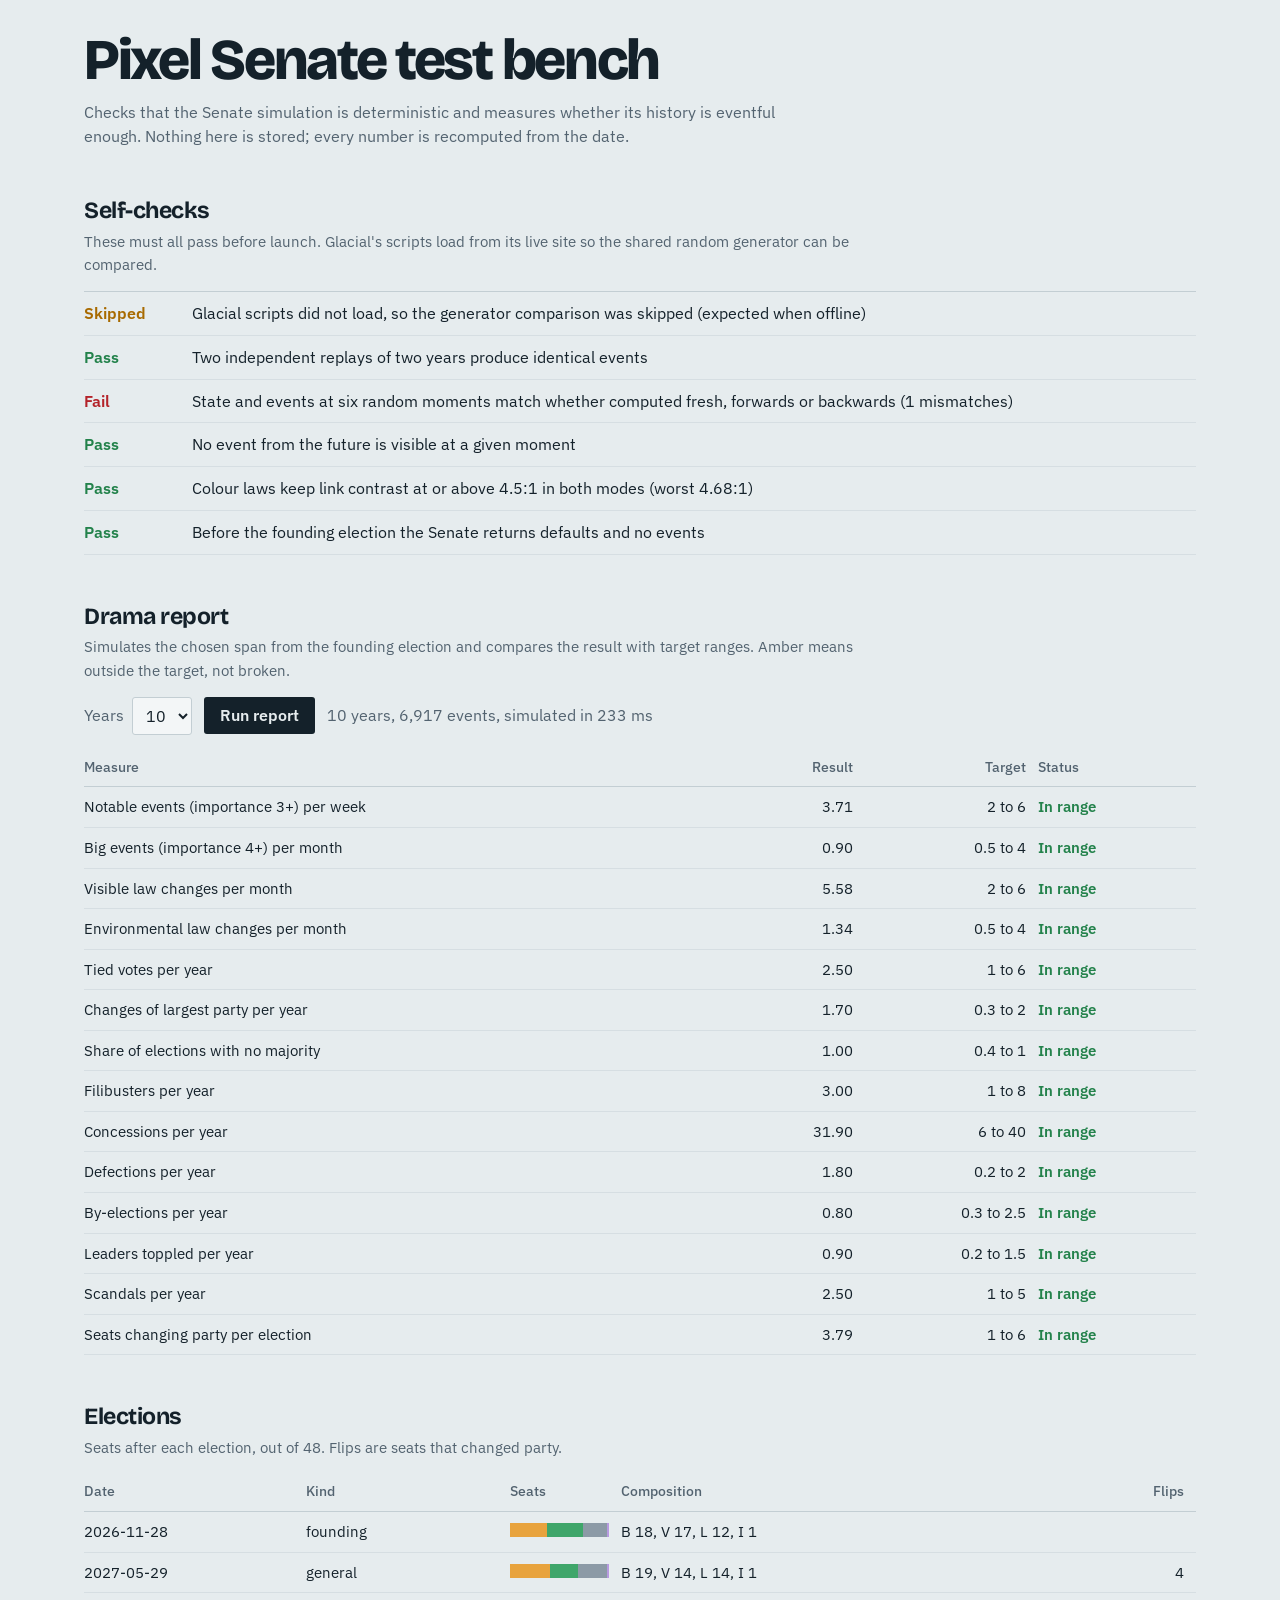
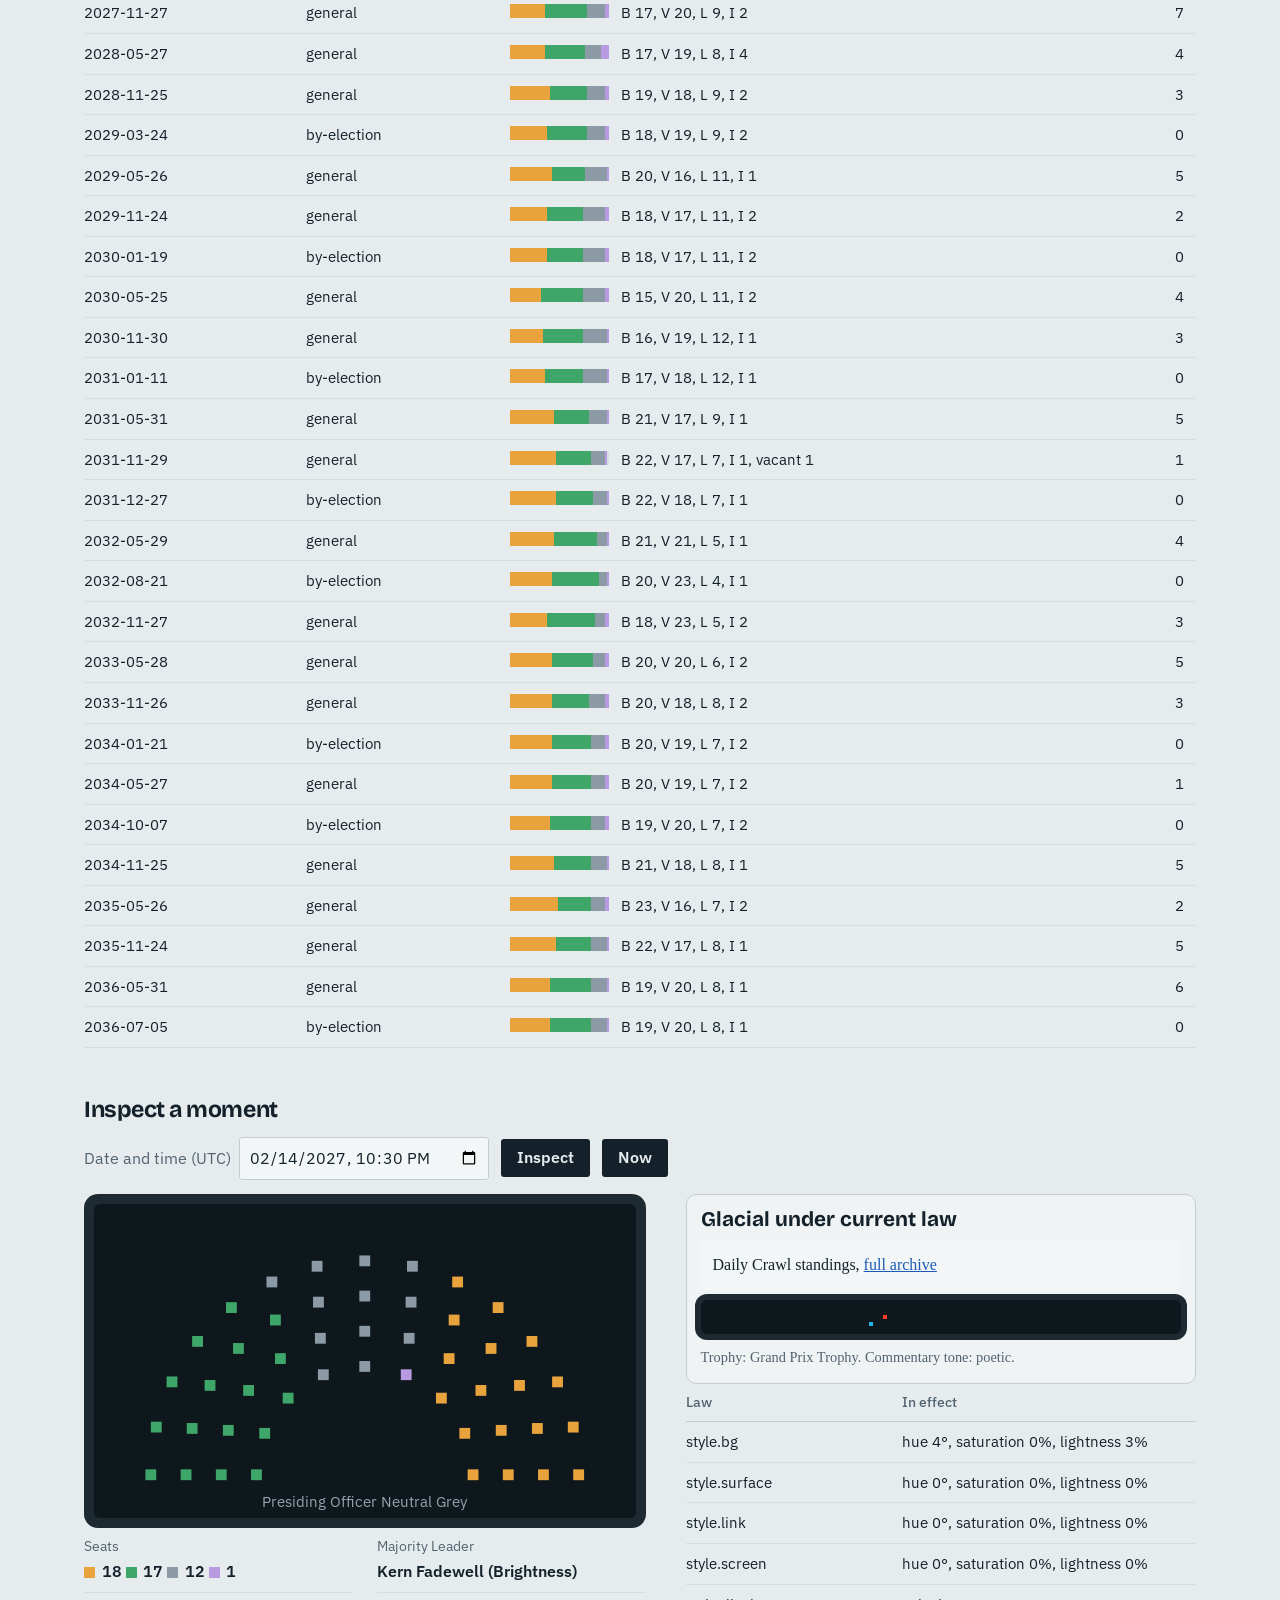
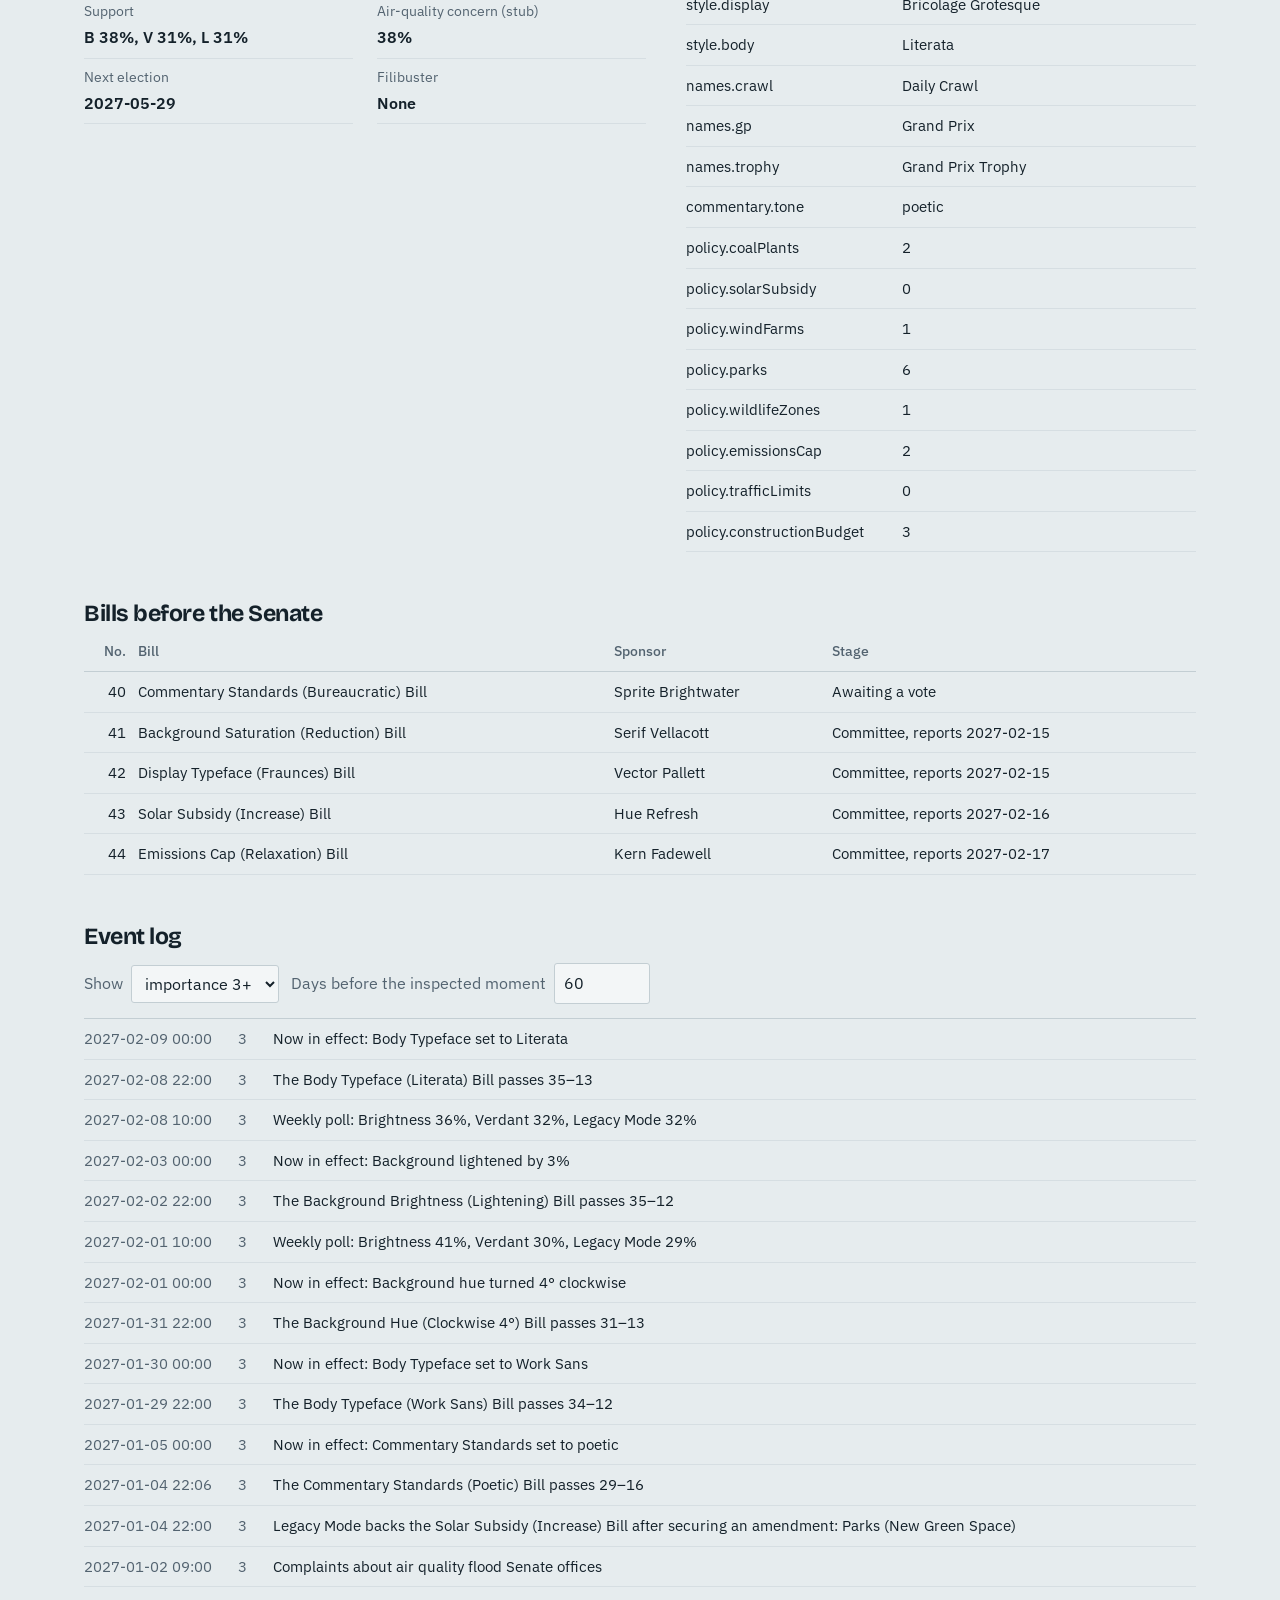
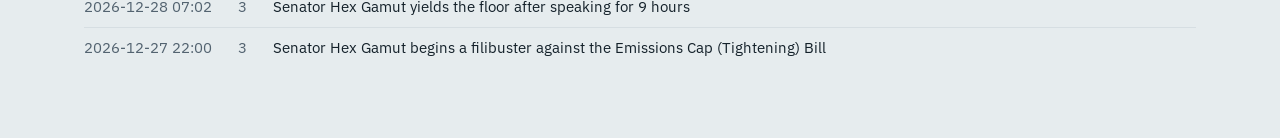
==== test.html @ 5b1b5f88 "Add files via upload" ====
<!doctype html>
<html lang="en">
<head>
<meta charset="utf-8">
<meta name="viewport" content="width=device-width, initial-scale=1">
<title>Pixel Senate: test bench</title>
<link rel="preconnect" href="https://fonts.googleapis.com">
<link rel="preconnect" href="https://fonts.gstatic.com" crossorigin>
<link href="https://fonts.googleapis.com/css2?family=Bricolage+Grotesque:opsz,wght@12..96,700;12..96,800&family=IBM+Plex+Sans:wght@400;500;600&display=swap" rel="stylesheet">
<style>
  :root {
    --bg: #E6ECEE; --surface: #F3F6F7; --ink: #14212A; --muted: #536370; --line: #C3CED3; --line-soft: #D6DEE2;
    --link: #1C5AB3; --screen: #0E171C; --bezel: #1E2A31; --ok: #23824B; --warn: #A86A00; --bad: #B4232A;
    --display: "Bricolage Grotesque", "Arial Narrow", system-ui, sans-serif;
    --body: "IBM Plex Sans", system-ui, -apple-system, "Segoe UI", sans-serif;
    color-scheme: light;
  }
  @media (prefers-color-scheme: dark) {
    :root { --bg: #10181D; --surface: #162128; --ink: #E1E9EC; --muted: #93A4AE; --line: #2C3A42; --line-soft: #202C33;
      --link: #82B6FF; --screen: #0A1115; --bezel: #24323A; --ok: #5BC98A; --warn: #E2A93B; --bad: #F2767B; color-scheme: dark; }
  }
  * { box-sizing: border-box; }
  body { margin: 0; background: var(--bg); color: var(--ink); font: 400 1rem/1.55 var(--body); font-variant-numeric: tabular-nums; }
  main { max-width: 1160px; margin: 0 auto; padding: 32px 24px 80px; }
  h1 { font: 800 clamp(2.2rem, 5vw, 3.6rem)/1 var(--display); letter-spacing: -0.04em; margin: 0 0 10px; }
  h2 { font: 700 1.45rem/1.15 var(--display); letter-spacing: -0.02em; margin: 48px 0 6px; }
  .lede { max-width: 44em; color: var(--muted); margin: 0; }
  .hint { color: var(--muted); margin: 0 0 14px; font-size: 0.95rem; max-width: 52em; }
  .controls { display: flex; gap: 12px; flex-wrap: wrap; align-items: center; margin: 14px 0; }
  label { color: var(--muted); display: inline-flex; gap: 8px; align-items: center; }
  input, select { font: inherit; color: var(--ink); background: var(--surface); border: 1px solid var(--line); padding: 7px 9px; border-radius: 3px; }
  button { font: 600 0.97rem/1 var(--body); color: var(--bg); background: var(--ink); border: 0; padding: 11px 16px; border-radius: 3px; cursor: pointer; }
  button:hover { opacity: 0.9; }
  :focus-visible { outline: 2px solid var(--link); outline-offset: 2px; }
  table { width: 100%; border-collapse: collapse; font-size: 0.95rem; }
  th, td { text-align: left; padding: 8px 12px 8px 0; border-bottom: 1px solid var(--line-soft); vertical-align: baseline; }
  th { color: var(--muted); font-weight: 500; font-size: 0.88rem; border-bottom-color: var(--line); }
  td.n, th.n { text-align: right; }
  .wrap { overflow-x: auto; }
  .ok { color: var(--ok); font-weight: 600; }
  .warn { color: var(--warn); font-weight: 600; }
  .bad { color: var(--bad); font-weight: 600; }
  .checks { list-style: none; padding: 0; margin: 0; border-top: 1px solid var(--line); }
  .checks li { display: grid; grid-template-columns: 6em 1fr; gap: 12px; padding: 9px 0; border-bottom: 1px solid var(--line-soft); }
  .bar { display: flex; height: 14px; width: 100%; max-width: 384px; background: var(--line-soft); }
  .bar i { display: block; height: 100%; }
  .grid { display: grid; grid-template-columns: minmax(0, 1.1fr) minmax(0, 1fr); gap: 40px; }
  .chamber { background: var(--bezel); border-radius: 14px; padding: 10px; }
  .chamber svg { display: block; width: 100%; height: auto; background: var(--screen); border-radius: 6px; }
  .facts { display: grid; grid-template-columns: 1fr 1fr; gap: 0 24px; margin: 0; }
  .facts div { padding: 8px 0; border-bottom: 1px solid var(--line-soft); }
  .facts dt { color: var(--muted); font-size: 0.88rem; }
  .facts dd { margin: 2px 0 0; font-weight: 600; }
  .chip { display: inline-block; width: 0.7em; height: 0.7em; margin-right: 0.4em; background: var(--c); vertical-align: -0.02em; }
  .feed { list-style: none; margin: 0; padding: 0; border-top: 1px solid var(--line); max-height: 640px; overflow-y: auto; }
  .feed li { display: grid; grid-template-columns: 9.5em 1.6em 1fr; gap: 10px; padding: 8px 0; border-bottom: 1px solid var(--line-soft); font-size: 0.95rem; }
  .feed time, .feed .imp { color: var(--muted); }
  .preview { border-radius: 10px; padding: 14px; border: 1px solid var(--line); }
  .preview .panel { border-radius: 6px; padding: 12px; margin: 10px 0; }
  .preview .scr { height: 34px; border-radius: 6px; position: relative; }
  .preview .scr i { position: absolute; top: 15px; width: 4px; height: 4px; }
  .status { color: var(--muted); min-height: 1.5em; }
  @media (max-width: 900px) { .grid { grid-template-columns: 1fr; } .feed li { grid-template-columns: 8em 1.4em 1fr; } }
</style>
</head>
<body>
<main>
  <h1>Pixel Senate test bench</h1>
  <p class="lede">Checks that the Senate simulation is deterministic and measures whether its history is eventful enough. Nothing here is stored; every number is recomputed from the date.</p>

  <h2>Self-checks</h2>
  <p class="hint">These must all pass before launch. Glacial's scripts load from its live site so the shared random generator can be compared.</p>
  <ul class="checks" id="checks"><li><span class="status">Running…</span><span></span></li></ul>

  <h2>Drama report</h2>
  <p class="hint">Simulates the chosen span from the founding election and compares the result with target ranges. Amber means outside the target, not broken.</p>
  <div class="controls">
    <label>Years <select id="years"><option>1</option><option>3</option><option selected>10</option><option>25</option></select></label>
    <button id="run">Run report</button>
    <span class="status" id="runStatus"></span>
  </div>
  <div class="wrap"><table id="drama"></table></div>

  <h2>Elections</h2>
  <p class="hint">Seats after each election, out of 48. Flips are seats that changed party.</p>
  <div class="wrap"><table id="elections"></table></div>

  <h2>Inspect a moment</h2>
  <div class="controls">
    <label>Date and time (UTC) <input type="datetime-local" id="when" step="60"></label>
    <button id="inspect">Inspect</button>
    <button id="now" type="button">Now</button>
  </div>
  <div class="grid">
    <div>
      <div class="chamber"><svg id="chamber" viewBox="0 0 400 232" role="img" aria-label="Senate chamber"></svg></div>
      <dl class="facts" id="facts"></dl>
    </div>
    <div>
      <div class="preview" id="preview"></div>
      <div class="wrap"><table id="laws"></table></div>
    </div>
  </div>
  <h2>Bills before the Senate</h2>
  <div class="wrap"><table id="bills"></table></div>

  <h2>Event log</h2>
  <div class="controls">
    <label>Show <select id="imp"><option value="1">everything</option><option value="2">importance 2+</option><option value="3" selected>importance 3+</option><option value="4">importance 4+</option><option value="5">front page only</option></select></label>
    <label>Days before the inspected moment <input type="number" id="span" value="60" min="1" max="3650" style="width:6em"></label>
  </div>
  <ul class="feed" id="feed"></ul>
</main>

<script src="https://dvexperiments.github.io/Glacial/js/pixels.js"></script>
<script src="https://dvexperiments.github.io/Glacial/js/sim.js"></script>
<script src="https://dvexperiments.github.io/Glacial/js/league.js"></script>
<script src="universe.js"></script>
<script>
(function () {
  const S = PixelUniverse.senate;
  const D = PixelUniverse.senateDisplay;
  const DAY = 86400000, START = Date.UTC(2026, 10, 28);
  const $ = (id) => document.getElementById(id);
  const esc = (s) => String(s).replace(/[&<>"]/g, (c) => ({ '&': '&amp;', '<': '&lt;', '>': '&gt;', '"': '&quot;' }[c]));
  const COLORS = { B: S.parties.B.color, V: S.parties.V.color, L: S.parties.L.color, I: S.independent.color };
  const NAMES = { B: 'Brightness', V: 'Verdant', L: 'Legacy Mode', I: 'Independent' };
  const fmt = (ms) => new Date(ms).toISOString().slice(0, 16).replace('T', ' ');

  // ---------------------------------------------------------------- self-checks
  function checks() {
    const out = [];
    const add = (ok, text) => out.push({ ok, text });
    const G = window.G;
    if (G && G.rng && G.hash) {
      let same = true;
      for (const s of ['C-2026-10-23', 'senate:bills:2027-01-01', 'pair:GP-2026-12']) {
        const a = G.rng(G.hash(s)), b = S._internals.rng(S._internals.hash(s));
        for (let i = 0; i < 50; i++) if (a() !== b()) same = false;
      }
      add(same, 'Random generator matches Glacial\u2019s G.rng and G.hash exactly');
    } else add(null, 'Glacial scripts did not load, so the generator comparison was skipped (expected when offline)');

    const end = START + 2 * 365 * DAY;
    const a = S.create(), b = S.create();
    const ja = JSON.stringify(a.eventsBetween(START, end)), jb = JSON.stringify(b.eventsBetween(START, end));
    add(ja === jb, 'Two independent replays of two years produce identical events');

    let bad = 0;
    const times = [];
    for (let i = 0; i < 6; i++) times.push(START + Math.floor(Math.random() * 2 * 365 * DAY));
    for (const t of times) {
      const fresh = S.create();
      if (JSON.stringify(fresh.stateAt(t)) !== JSON.stringify(a.stateAt(t))) bad++;
      if (JSON.stringify(fresh.eventsBetween(START, t)) !== JSON.stringify(a.eventsBetween(START, t))) bad++;
    }
    add(bad === 0, 'State and events at six random moments match whether computed fresh, forwards or backwards' + (bad ? ' (' + bad + ' mismatches)' : ''));

    const t = times[0];
    add(!a.eventsBetween(START, t).some((e) => e.ms > t), 'No event from the future is visible at a given moment');

    let worst = 99;
    for (let x = START; x < end; x += 7 * DAY) for (const sc of ['light', 'dark']) {
      const v = a.styleVars(x, sc);
      worst = Math.min(worst, D.contrast(v['--link'], v['--bg']));
    }
    add(worst >= 4.5, 'Colour laws keep link contrast at or above 4.5:1 in both modes (worst ' + worst.toFixed(2) + ':1)');
    const pre = a.stateAt(START - DAY);
    add(pre.started === false && pre.laws['style.display'] === 'Bricolage Grotesque', 'Before the founding election the Senate returns defaults and no events');
    return out;
  }
  function renderChecks() {
    const list = checks();
    $('checks').innerHTML = list.map((c) => '<li><span class="' + (c.ok === null ? 'warn' : c.ok ? 'ok' : 'bad') + '">' +
      (c.ok === null ? 'Skipped' : c.ok ? 'Pass' : 'Fail') + '</span><span>' + esc(c.text) + '</span></li>').join('');
  }

  // ---------------------------------------------------------------- drama report
  const TARGETS = [
    ['Notable events (importance 3+) per week', (m) => m.notable / m.weeks, 2, 6],
    ['Big events (importance 4+) per month', (m) => m.big / m.months, 0.5, 4],
    ['Visible law changes per month', (m) => m.visible / m.months, 2, 6],
    ['Environmental law changes per month', (m) => m.policy / m.months, 0.5, 4],
    ['Tied votes per year', (m) => m.ties / m.years, 1, 6],
    ['Changes of largest party per year', (m) => m.majority / m.years, 0.3, 2],
    ['Share of elections with no majority', (m) => m.hung / m.elections, 0.4, 1],
    ['Filibusters per year', (m) => m.filibusters / m.years, 1, 8],
    ['Concessions per year', (m) => m.concessions / m.years, 6, 40],
    ['Defections per year', (m) => m.defections / m.years, 0.2, 2],
    ['By-elections per year', (m) => m.byelections / m.years, 0.3, 2.5],
    ['Leaders toppled per year', (m) => m.toppled / m.years, 0.2, 1.5],
    ['Scandals per year', (m) => m.scandals / m.years, 1, 5],
    ['Seats changing party per election', (m) => m.flips / Math.max(1, m.elections - 1), 1, 6]
  ];
  function report(years) {
    const inst = S.create();
    const end = START + years * 365 * DAY;
    const t0 = performance.now();
    const ev = inst.eventsBetween(START, end);
    const ms = performance.now() - t0;
    const c = (f) => ev.filter(f).length;
    const m = {
      years, months: years * 12, weeks: years * 52,
      notable: c((e) => e.importance >= 3), big: c((e) => e.importance >= 4 && e.type !== 'election.result'),
      visible: c((e) => e.type === 'law.in_effect' && e.importance === 3), policy: c((e) => e.type === 'law.in_effect' && e.importance === 2),
      ties: c((e) => e.type === 'bill.failed' && e.data.tie), majority: c((e) => e.type === 'majority.change'),
      hung: c((e) => e.type === 'election.summary' && e.data.hung), elections: c((e) => e.type === 'election.summary'),
      filibusters: c((e) => e.type === 'filibuster.start'), concessions: c((e) => e.type === 'bill.concession'),
      defections: c((e) => e.type === 'senator.defected'), byelections: c((e) => e.type === 'byelection.result'),
      toppled: c((e) => e.type === 'leader.challenge' && e.data.won), scandals: c((e) => e.type === 'senator.scandal' || e.type === 'senator.resigned'),
      flips: c((e) => e.type === 'election.result' && e.importance === 4)
    };
    $('drama').innerHTML = '<thead><tr><th>Measure</th><th class="n">Result</th><th class="n">Target</th><th>Status</th></tr></thead><tbody>' +
      TARGETS.map(([label, f, lo, hi]) => {
        const v = f(m), ok = v >= lo && v <= hi;
        return '<tr><td>' + label + '</td><td class="n">' + v.toFixed(2) + '</td><td class="n">' + lo + ' to ' + hi +
          '</td><td class="' + (ok ? 'ok' : 'warn') + '">' + (ok ? 'In range' : v < lo ? 'Too quiet' : 'Too busy') + '</td></tr>';
      }).join('') + '</tbody>';
    $('runStatus').textContent = years + ' years, ' + ev.length.toLocaleString() + ' events, simulated in ' + Math.round(ms) + ' ms';

    const els = inst.electionsBetween(START, end);
    $('elections').innerHTML = '<thead><tr><th>Date</th><th>Kind</th><th>Seats</th><th>Composition</th><th class="n">Flips</th></tr></thead><tbody>' +
      els.map((e) => {
        const comp = e.composition;
        const bar = ['B', 'V', 'L', 'I'].map((p) => '<i style="width:' + (comp[p] / 48 * 100) + '%;background:' + COLORS[p] + '"></i>').join('');
        const flips = e.results.filter((r) => r.prevParty && r.prevParty !== r.cands[r.winner].party).length;
        return '<tr><td>' + new Date(e.ms).toISOString().slice(0, 10) + '</td><td>' + e.kind + '</td><td><div class="bar">' + bar + '</div></td><td>B ' +
          comp.B + ', V ' + comp.V + ', L ' + comp.L + (comp.I ? ', I ' + comp.I : '') + (comp.vacant ? ', vacant ' + comp.vacant : '') +
          '</td><td class="n">' + (e.kind === 'founding' ? '' : flips) + '</td></tr>';
      }).join('') + '</tbody>';
  }

  // ---------------------------------------------------------------- inspector
  function chamber(st) {
    const svg = $('chamber');
    if (!st.started) { svg.innerHTML = '<text x="200" y="120" fill="#93A4AE" text-anchor="middle" font-size="12">The Senate has not been elected yet</text>'; return; }
    const rows = [9, 11, 13, 15];
    const pos = [];
    rows.forEach((n, r) => {
      const radius = 80 + r * 26;
      for (let i = 0; i < n; i++) {
        const a = Math.PI - (Math.PI * i) / (n - 1);
        pos.push({ x: 200 + radius * Math.cos(a), y: 200 - radius * Math.sin(a), a });
      }
    });
    pos.sort((p, q) => q.a - p.a);
    const maj = st.majority;
    const order = ['B', 'V', 'L'].filter((p) => p !== maj).concat(['I', maj]);
    const seats = st.seats.slice().sort((x, y) => {
      const px = x.senator ? order.indexOf(x.senator.party) : 5, py = y.senator ? order.indexOf(y.senator.party) : 5;
      return px - py || x.seat - y.seat;
    });
    svg.innerHTML = seats.map((s, i) => {
      const p = pos[i], c = s.senator ? COLORS[s.senator.party] : 'none';
      const title = s.senator ? s.senator.name + ', ' + NAMES[s.senator.party] + ', ' + s.district : 'Vacant, ' + s.district;
      return '<rect x="' + (p.x - 4).toFixed(1) + '" y="' + (p.y - 4).toFixed(1) + '" width="8" height="8" fill="' + c +
        '" stroke="' + (s.senator ? 'none' : '#93A4AE') + '"><title>' + esc(title) + '</title></rect>';
    }).join('') + '<text x="200" y="224" fill="#93A4AE" text-anchor="middle" font-size="11">' +
      esc(st.presidingOfficer.title + ' ' + st.presidingOfficer.name) + '</text>';
  }
  function inspect(t) {
    const st = S.stateAt(t);
    chamber(st);
    const f = [];
    const add = (k, v) => f.push('<div><dt>' + k + '</dt><dd>' + v + '</dd></div>');
    if (st.started) {
      const c = st.composition;
      add('Seats', ['B', 'V', 'L', 'I'].filter((p) => c[p]).map((p) => '<span class="chip" style="--c:' + COLORS[p] + '"></span>' + c[p]).join(' ') + (c.vacant ? ' vacant ' + c.vacant : ''));
      add('Majority Leader', st.majorityLeader ? esc(st.majorityLeader.name) + ' (' + NAMES[st.majority] + ')' : 'None yet');
      add('Support', 'B ' + Math.round(st.support.B * 100) + '%, V ' + Math.round(st.support.V * 100) + '%, L ' + Math.round(st.support.L * 100) + '%');
      add('Air-quality concern (stub)', Math.round(st.concern * 100) + '%');
      add('Next election', st.nextElection);
      add('Filibuster', st.filibuster ? esc(st.filibuster.name) + ' since ' + fmt(st.filibuster.start) : 'None');
    } else {
      add('Founding election', st.startDate);
      add('First sitting', st.firstSitting);
    }
    $('facts').innerHTML = f.join('');

    const scheme = matchMedia('(prefers-color-scheme: dark)').matches ? 'dark' : 'light';
    const v = S.styleVars(t, scheme);
    const pixels = window.G && G.PIXELS ? G.PIXELS.slice(0, 2).map((p) => p.color) : ['#FF3B30', '#23B5E8'];
    $('preview').style.background = v['--bg'];
    $('preview').style.fontFamily = v['--body'];
    $('preview').innerHTML = '<div style="font:700 1.3rem/1.1 ' + esc(v['--display']) + ';color:var(--ink)">Glacial under current law</div>' +
      '<div class="panel" style="background:' + v['--surface'] + '">' + esc(st.laws['names.crawl']) + ' standings, <a href="#" style="color:' + v['--link'] + '">full archive</a></div>' +
      '<div class="scr" style="background:' + v['--screen'] + ';box-shadow:0 0 0 6px ' + v['--bezel'] + '"><i style="left:38%;background:' + pixels[0] + '"></i><i style="left:35%;top:22px;background:' + pixels[1] + '"></i></div>' +
      '<p style="margin:12px 0 0;color:var(--muted);font-size:0.9rem">Trophy: ' + esc(st.laws['names.trophy']) + '. Commentary tone: ' + esc(st.laws['commentary.tone']) + '.</p>';

    const rows = Object.keys(st.laws).map((k) => {
      let val = st.laws[k];
      if (typeof val === 'object') val = 'hue ' + val.h + '°, saturation ' + val.s + '%, lightness ' + val.l + '%';
      return '<tr><td>' + k + '</td><td>' + esc(val) + '</td></tr>';
    });
    $('laws').innerHTML = '<thead><tr><th>Law</th><th>In effect</th></tr></thead><tbody>' + rows.join('') + '</tbody>';

    const bills = st.started ? st.bills.slice().sort((a, b) => a.no - b.no) : [];
    $('bills').innerHTML = bills.length
      ? '<thead><tr><th class="n">No.</th><th>Bill</th><th>Sponsor</th><th>Stage</th></tr></thead><tbody>' + bills.map((b) =>
        '<tr><td class="n">' + b.no + '</td><td>' + esc(b.title) + '</td><td>' + esc(b.sponsorName) + '</td><td>' +
        (b.stage === 'committee' ? 'Committee, reports ' + new Date(b.due).toISOString().slice(0, 10) : 'Awaiting a vote') + '</td></tr>').join('') + '</tbody>'
      : '<tbody><tr><td class="status">No bills are before the Senate at this moment.</td></tr></tbody>';

    const span = Math.max(1, +$('span').value || 60) * DAY;
    const min = +$('imp').value;
    const ev = S.eventsBetween(t - span, t).filter((e) => e.importance >= min).reverse().slice(0, 600);
    $('feed').innerHTML = ev.length ? ev.map((e) => '<li><time>' + fmt(e.ms) + '</time><span class="imp" title="importance">' + e.importance +
      '</span><span>' + esc(e.headline) + '</span></li>').join('') : '<li><span></span><span></span><span class="status">Nothing at this importance in the chosen span.</span></li>';
  }

  function toInput(ms) { return new Date(ms).toISOString().slice(0, 16); }
  function fromInput() { const v = $('when').value; return v ? Date.parse(v + ':00Z') : Date.now(); }
  const defaultMoment = Math.max(Date.now(), Date.UTC(2027, 1, 14, 22, 30));
  $('when').value = toInput(defaultMoment);
  $('inspect').addEventListener('click', () => inspect(fromInput()));
  $('now').addEventListener('click', () => { $('when').value = toInput(Date.now()); inspect(Date.now()); });
  $('imp').addEventListener('change', () => inspect(fromInput()));
  $('span').addEventListener('change', () => inspect(fromInput()));
  $('run').addEventListener('click', () => { $('runStatus').textContent = 'Simulating\u2026'; setTimeout(() => report(+$('years').value), 30); });

  setTimeout(() => {
    renderChecks();
    report(10);
    inspect(fromInput());
  }, 30);
})();
</script>
</body>
</html>
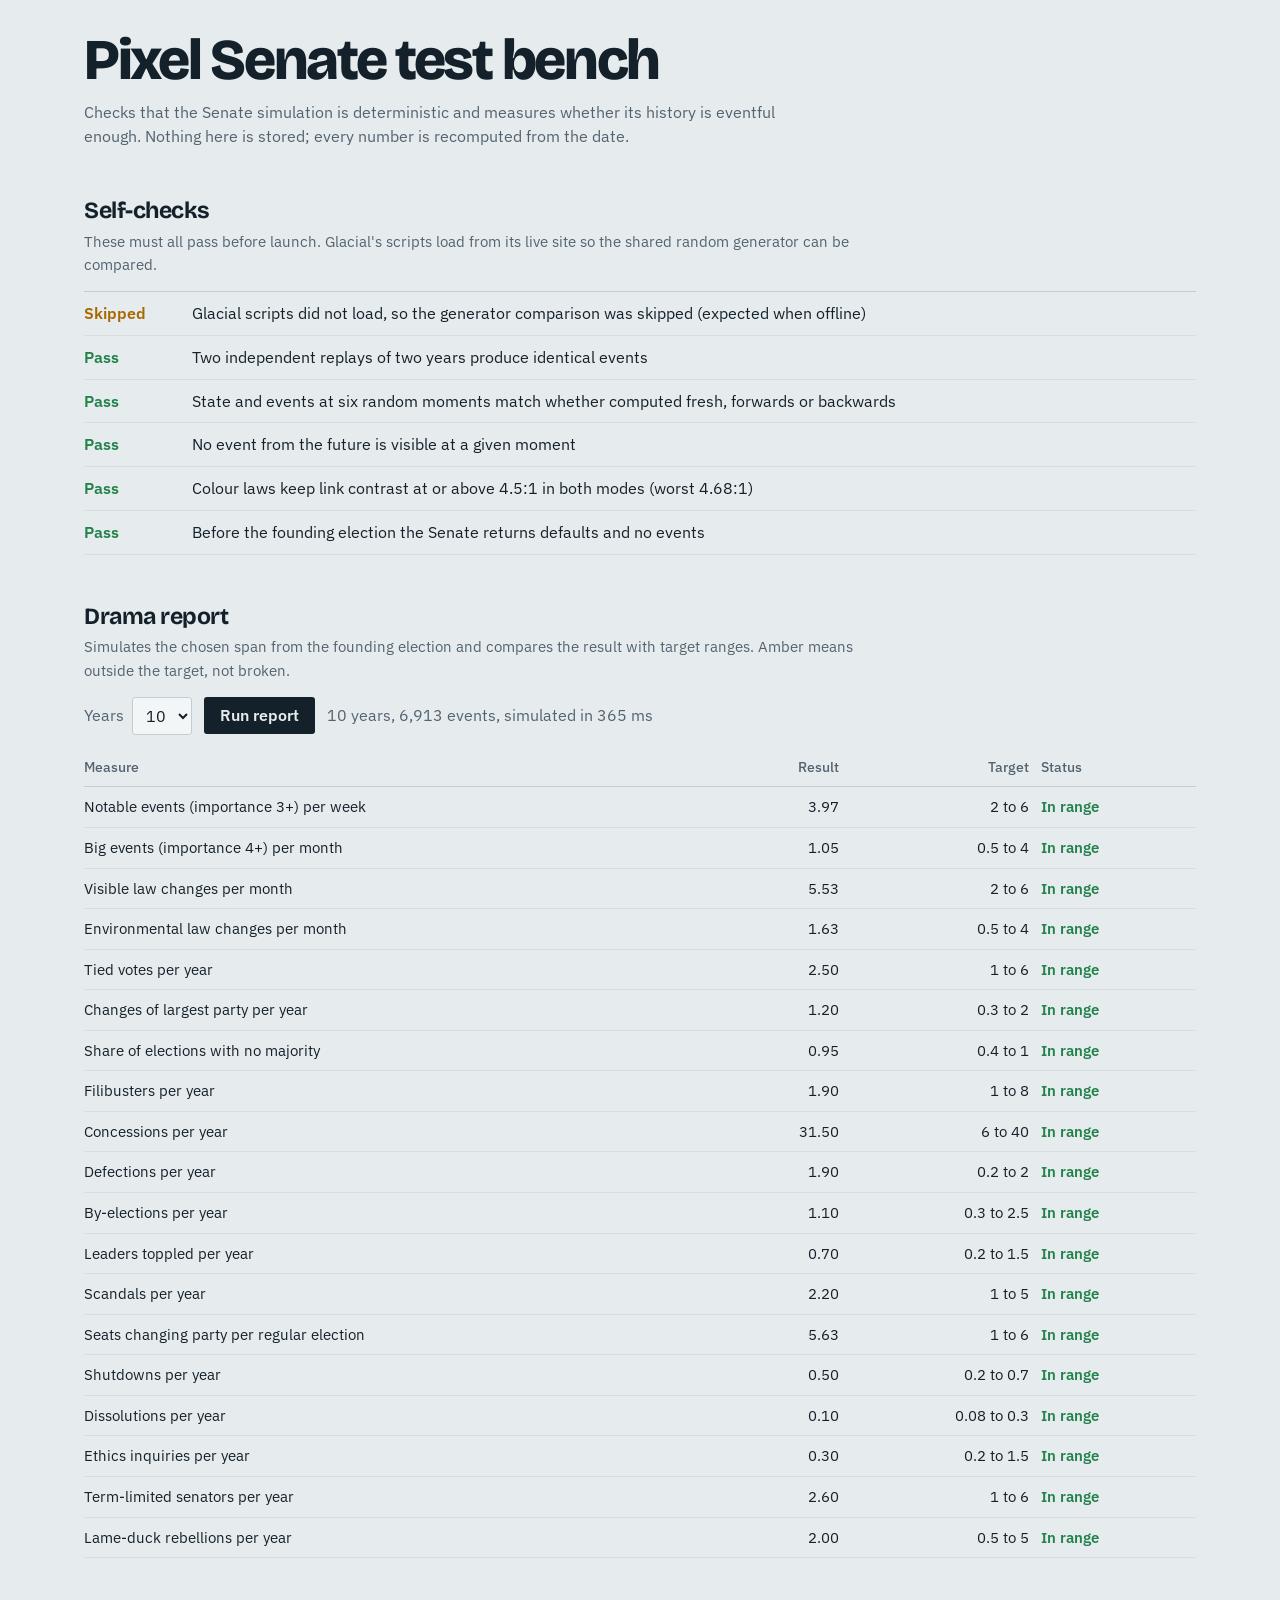
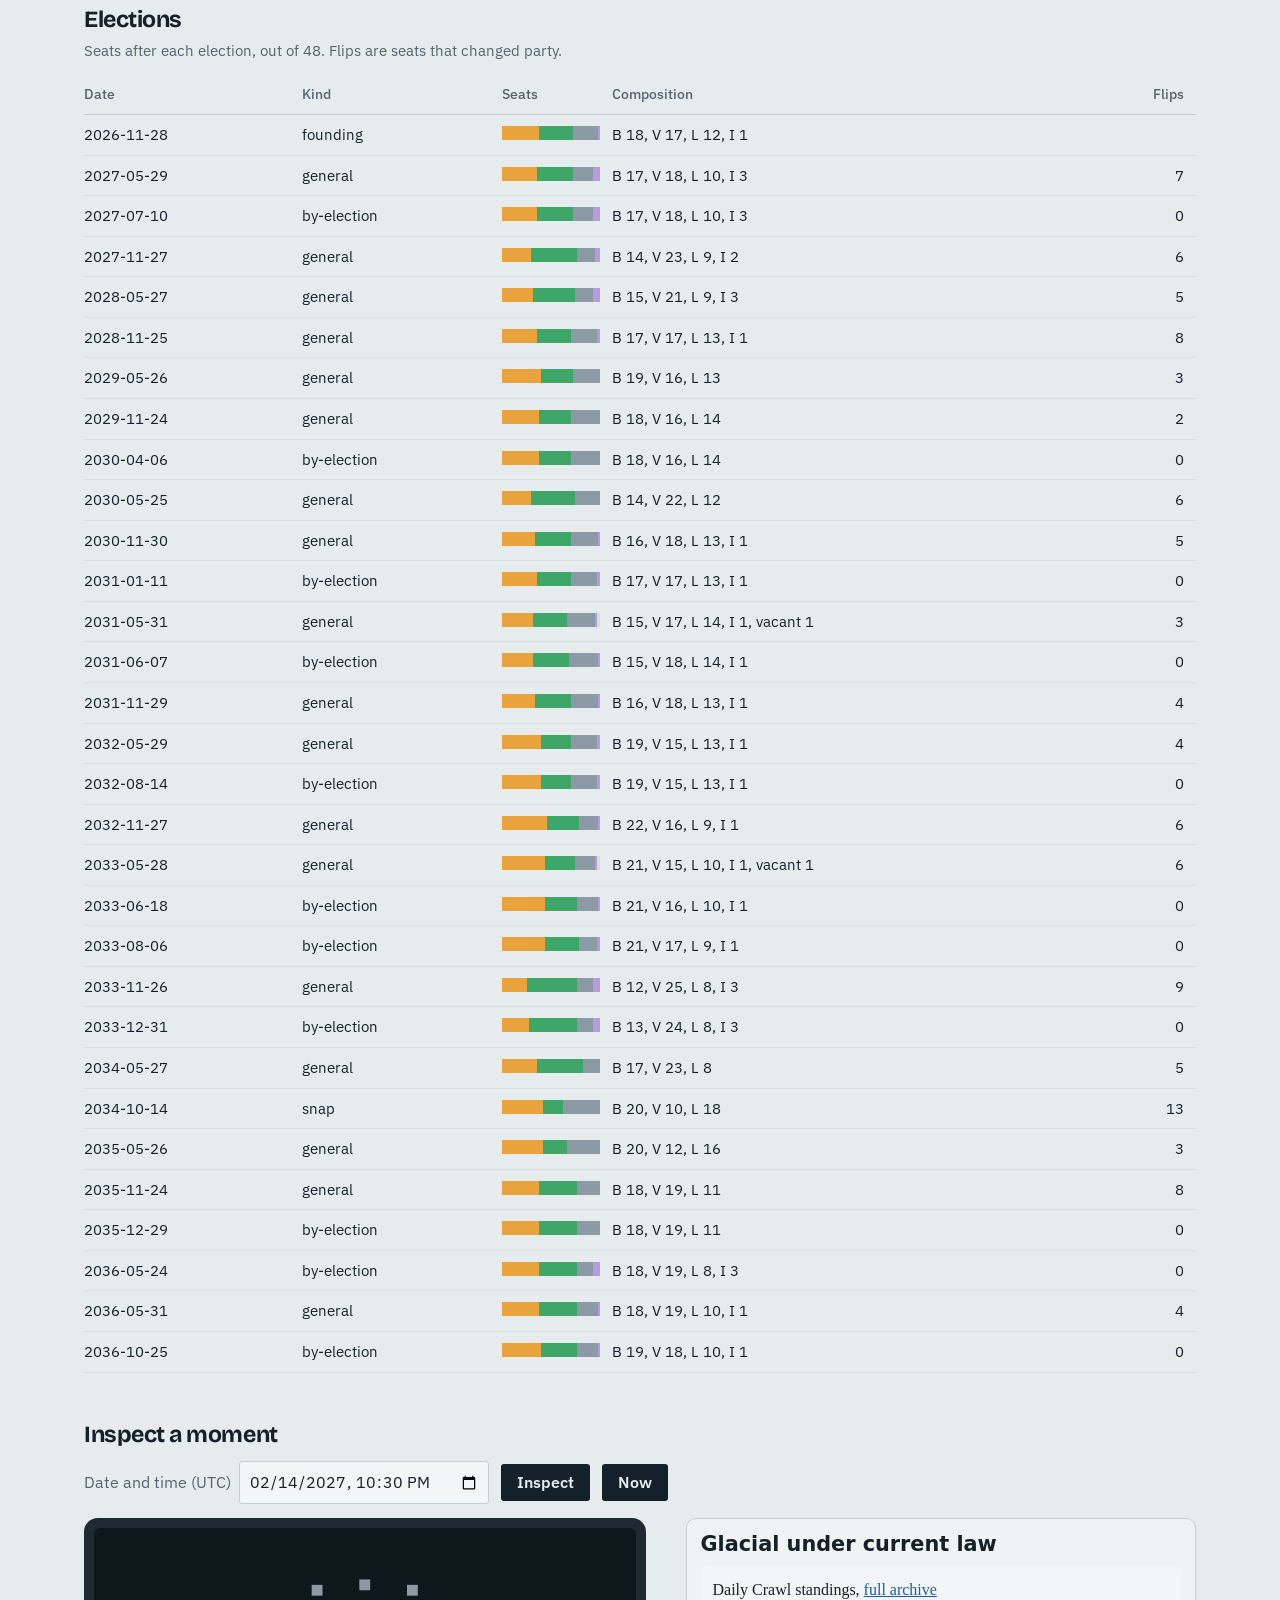
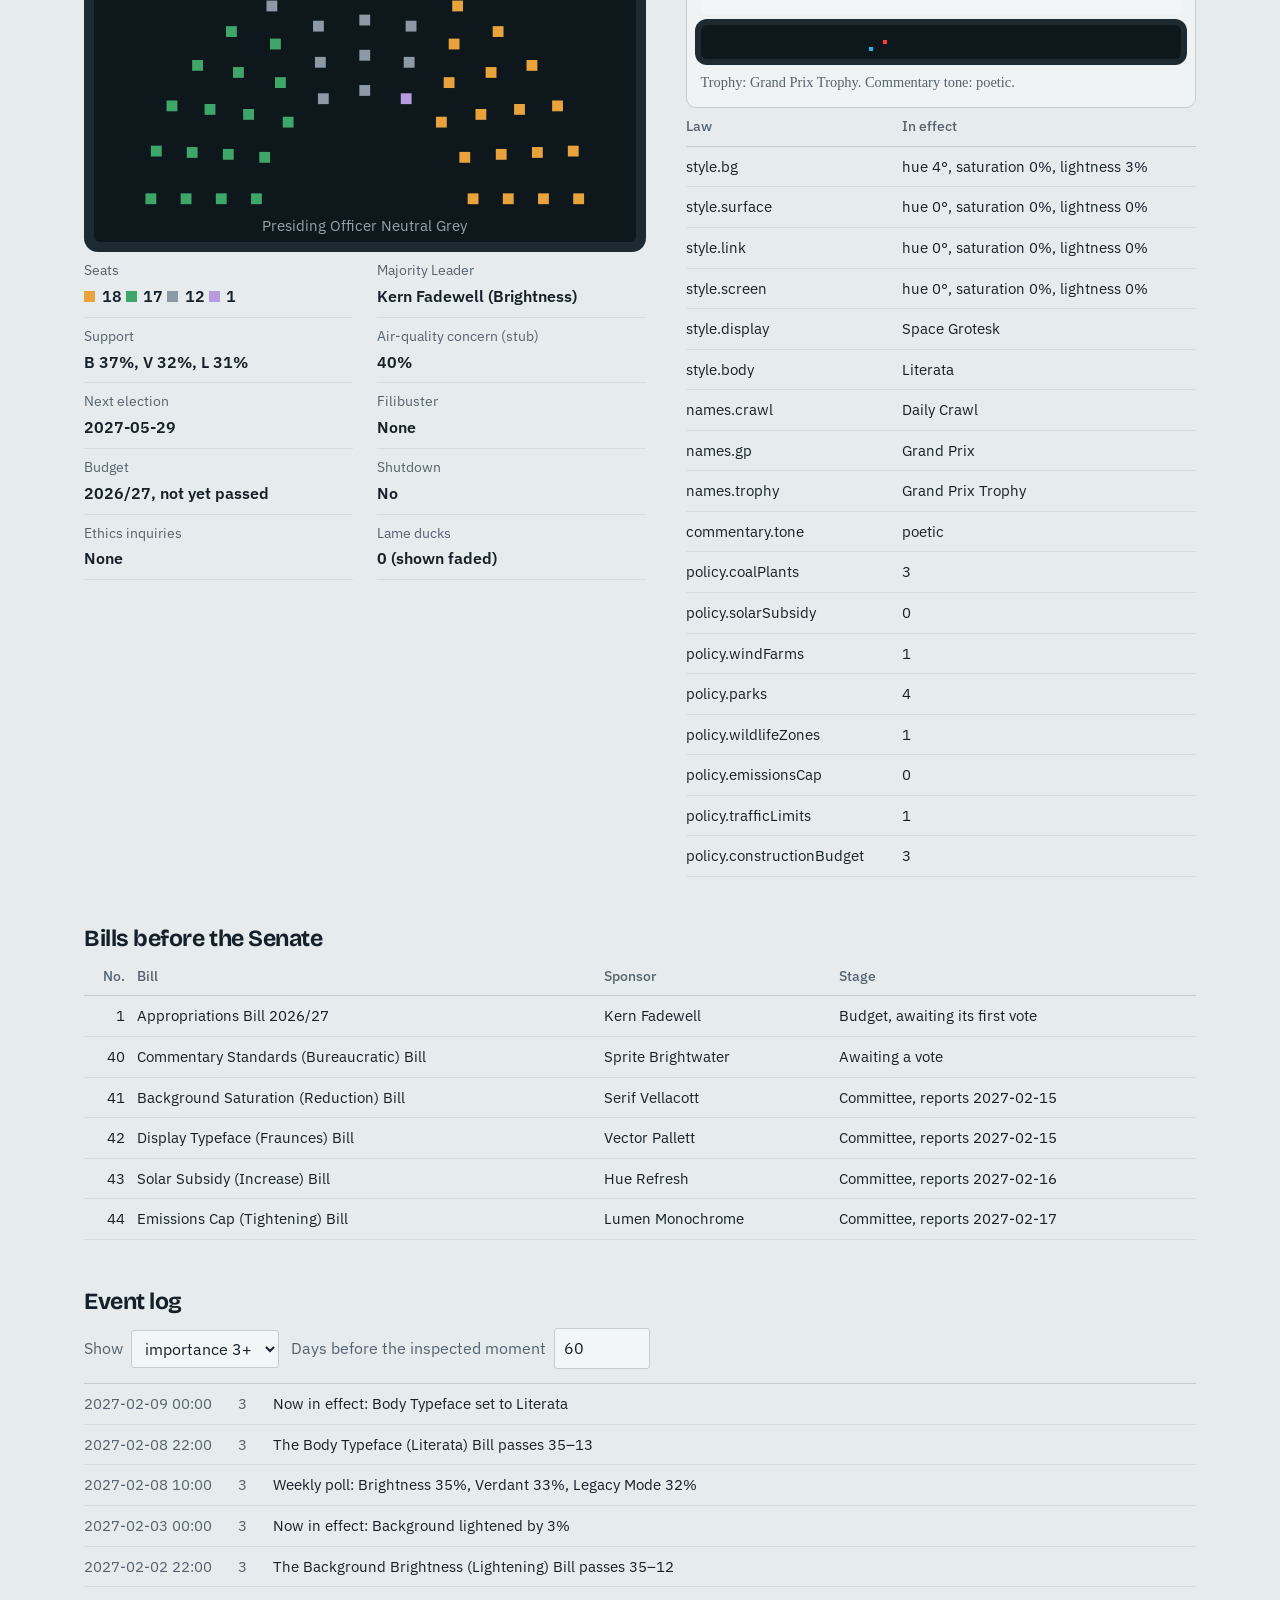
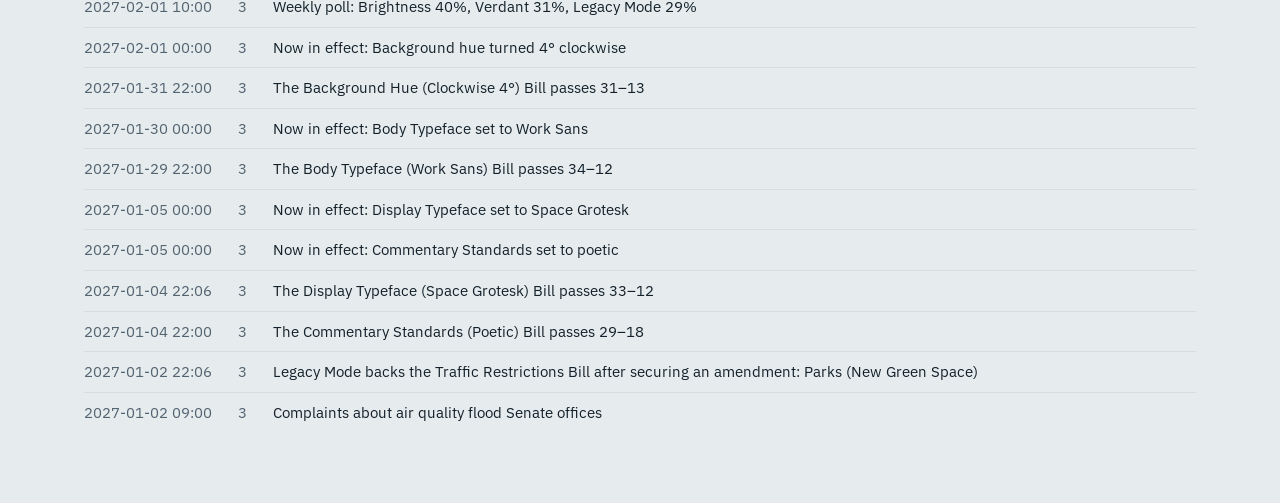
==== commit dd679fa5: "Add files via upload" ====
--- a/test.html
+++ b/test.html
@@ -190,7 +190,12 @@
     ['By-elections per year', (m) => m.byelections / m.years, 0.3, 2.5],
     ['Leaders toppled per year', (m) => m.toppled / m.years, 0.2, 1.5],
     ['Scandals per year', (m) => m.scandals / m.years, 1, 5],
-    ['Seats changing party per election', (m) => m.flips / Math.max(1, m.elections - 1), 1, 6]
+    ['Seats changing party per regular election', (m) => m.flips / Math.max(1, m.elections - 1), 1, 6],
+    ['Shutdowns per year', (m) => m.shutdowns / m.years, 0.2, 0.7],
+    ['Dissolutions per year', (m) => m.dissolutions / m.years, 0.08, 0.3],
+    ['Ethics inquiries per year', (m) => m.inquiries / m.years, 0.2, 1.5],
+    ['Term-limited senators per year', (m) => m.termLimited / m.years, 1, 6],
+    ['Lame-duck rebellions per year', (m) => m.lameDuck / m.years, 0.5, 5]
   ];
   function report(years) {
     const inst = S.create();
@@ -208,7 +213,10 @@
       filibusters: c((e) => e.type === 'filibuster.start'), concessions: c((e) => e.type === 'bill.concession'),
       defections: c((e) => e.type === 'senator.defected'), byelections: c((e) => e.type === 'byelection.result'),
       toppled: c((e) => e.type === 'leader.challenge' && e.data.won), scandals: c((e) => e.type === 'senator.scandal' || e.type === 'senator.resigned'),
-      flips: c((e) => e.type === 'election.result' && e.importance === 4)
+      flips: c((e) => e.type === 'election.result' && e.importance === 4),
+      shutdowns: c((e) => e.type === 'shutdown.begin'), dissolutions: c((e) => e.type === 'senate.dissolved'),
+      inquiries: c((e) => e.type === 'inquiry.opened'), termLimited: c((e) => e.type === 'senator.term_limited'),
+      lameDuck: c((e) => e.type === 'senate.rebellion' && e.data.lameDuck)
     };
     $('drama').innerHTML = '<thead><tr><th>Measure</th><th class="n">Result</th><th class="n">Target</th><th>Status</th></tr></thead><tbody>' +
       TARGETS.map(([label, f, lo, hi]) => {
@@ -250,13 +258,16 @@
       const px = x.senator ? order.indexOf(x.senator.party) : 5, py = y.senator ? order.indexOf(y.senator.party) : 5;
       return px - py || x.seat - y.seat;
     });
+    const note = st.dissolved ? 'Dissolved: snap election on ' + st.snapElection
+      : st.shutdown ? 'Shutdown, day ' + st.shutdown.days : st.presidingOfficer.title + ' ' + st.presidingOfficer.name;
+    svg.style.opacity = st.shutdown || st.dissolved ? 0.45 : 1;
     svg.innerHTML = seats.map((s, i) => {
       const p = pos[i], c = s.senator ? COLORS[s.senator.party] : 'none';
-      const title = s.senator ? s.senator.name + ', ' + NAMES[s.senator.party] + ', ' + s.district : 'Vacant, ' + s.district;
+      const duck = s.senator && s.senator.lameDuck;
+      const title = s.senator ? s.senator.name + ', ' + NAMES[s.senator.party] + ', ' + s.district + (duck ? ', lame duck' : '') : 'Vacant, ' + s.district;
       return '<rect x="' + (p.x - 4).toFixed(1) + '" y="' + (p.y - 4).toFixed(1) + '" width="8" height="8" fill="' + c +
-        '" stroke="' + (s.senator ? 'none' : '#93A4AE') + '"><title>' + esc(title) + '</title></rect>';
-    }).join('') + '<text x="200" y="224" fill="#93A4AE" text-anchor="middle" font-size="11">' +
-      esc(st.presidingOfficer.title + ' ' + st.presidingOfficer.name) + '</text>';
+        '" fill-opacity="' + (duck ? 0.45 : 1) + '" stroke="' + (s.senator ? 'none' : '#93A4AE') + '"><title>' + esc(title) + '</title></rect>';
+    }).join('') + '<text x="200" y="224" fill="#93A4AE" text-anchor="middle" font-size="11">' + esc(note) + '</text>';
   }
   function inspect(t) {
     const st = S.stateAt(t);
@@ -271,6 +282,11 @@
       add('Air-quality concern (stub)', Math.round(st.concern * 100) + '%');
       add('Next election', st.nextElection);
       add('Filibuster', st.filibuster ? esc(st.filibuster.name) + ' since ' + fmt(st.filibuster.start) : 'None');
+      add('Budget', st.budget ? st.budget.fy + (st.budget.passed ? ', passed' : ', not yet passed') + (st.budget.attempts ? ' (' + st.budget.attempts + ' vote' + (st.budget.attempts === 1 ? '' : 's') + ')' : '') : 'First budget due June 2027');
+      add('Shutdown', st.shutdown ? 'Day ' + st.shutdown.days + ', since ' + st.shutdown.since : 'No');
+      add('Ethics inquiries', st.inquiries.length ? st.inquiries.map((q) => esc(q.name) + ' (' + q.stage + ')').join(', ') : 'None');
+      add('Lame ducks', st.seats.filter((x) => x.senator && x.senator.lameDuck).length + ' (shown faded)');
+      if (st.dissolved) add('Dissolved', 'Snap election on ' + st.snapElection);
     } else {
       add('Founding election', st.startDate);
       add('First sitting', st.firstSitting);
@@ -298,7 +314,7 @@
     $('bills').innerHTML = bills.length
       ? '<thead><tr><th class="n">No.</th><th>Bill</th><th>Sponsor</th><th>Stage</th></tr></thead><tbody>' + bills.map((b) =>
         '<tr><td class="n">' + b.no + '</td><td>' + esc(b.title) + '</td><td>' + esc(b.sponsorName) + '</td><td>' +
-        (b.stage === 'committee' ? 'Committee, reports ' + new Date(b.due).toISOString().slice(0, 10) : 'Awaiting a vote') + '</td></tr>').join('') + '</tbody>'
+        (b.kind === 'budget' ? 'Budget, ' + (b.result ? 'defeated at last vote' : 'awaiting its first vote') : b.stage === 'committee' ? 'Committee, reports ' + new Date(b.due).toISOString().slice(0, 10) : 'Awaiting a vote') + '</td></tr>').join('') + '</tbody>'
       : '<tbody><tr><td class="status">No bills are before the Senate at this moment.</td></tr></tbody>';
 
     const span = Math.max(1, +$('span').value || 60) * DAY;
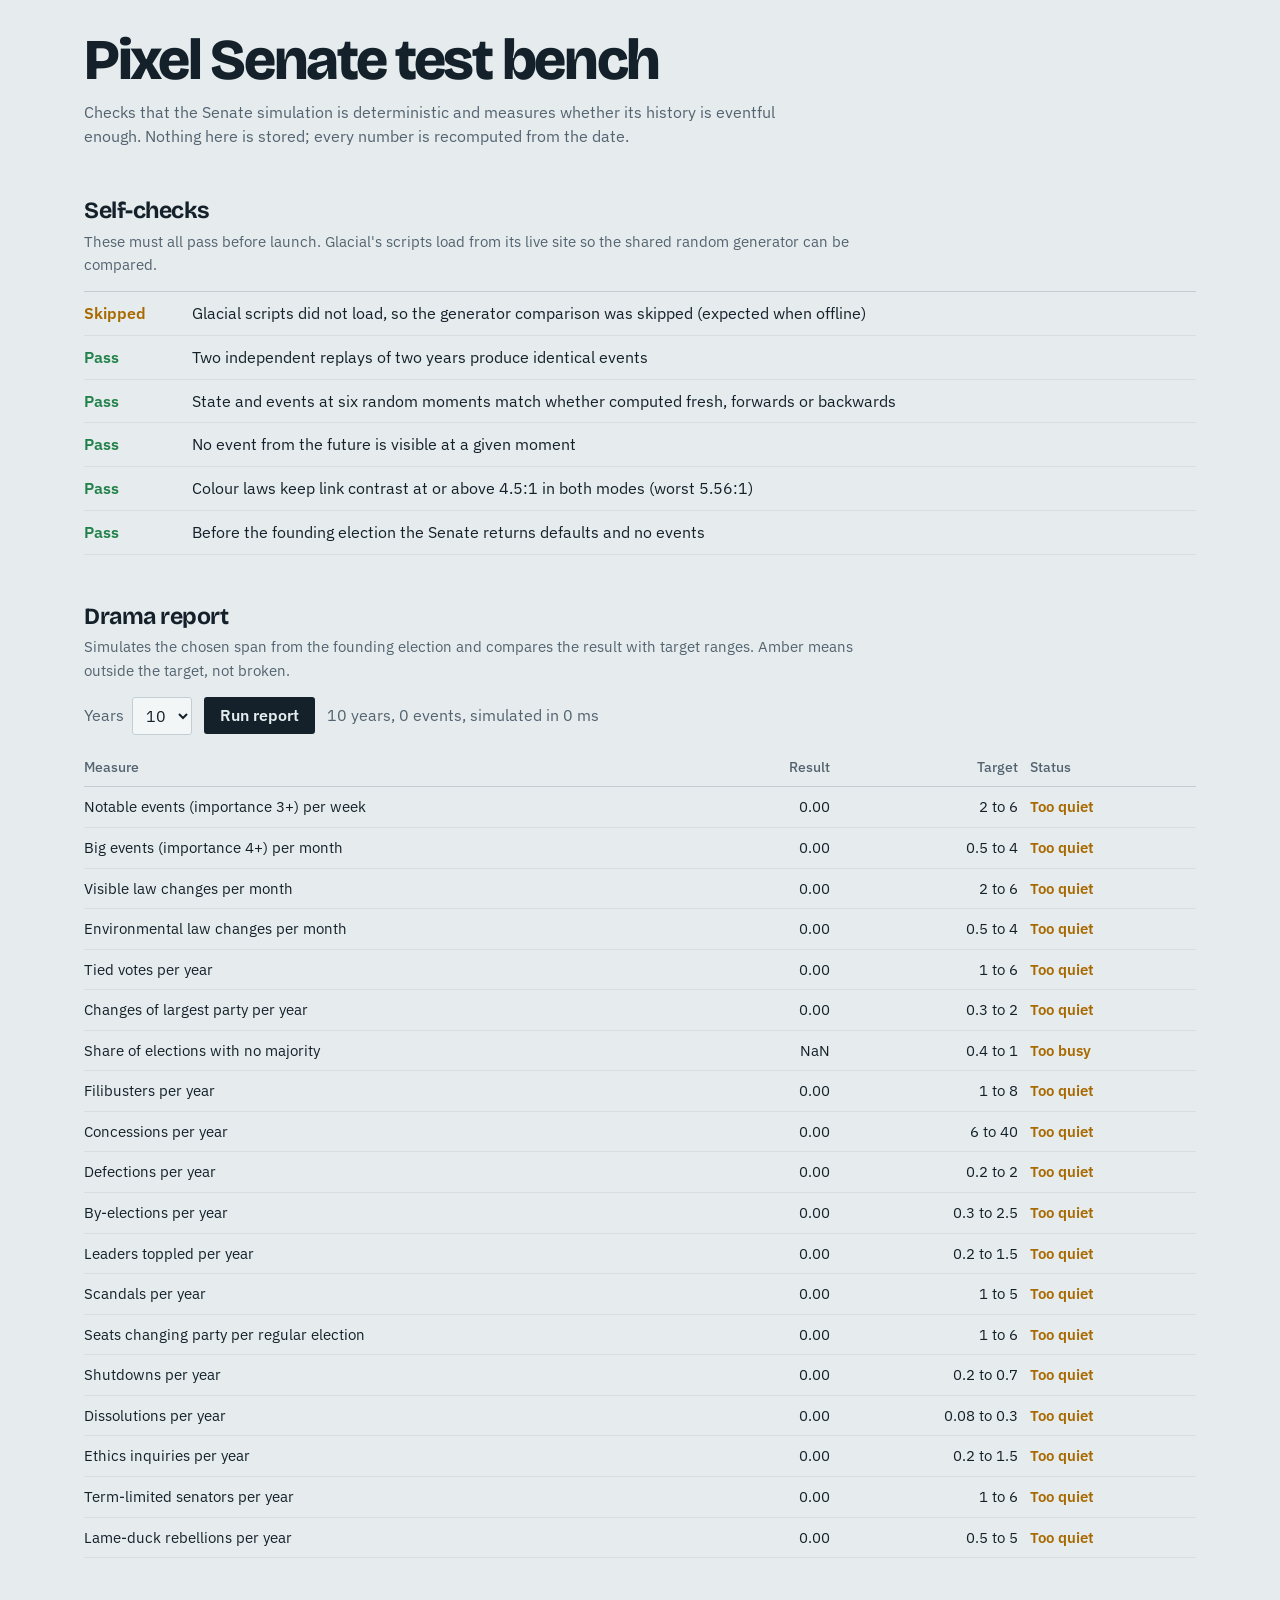
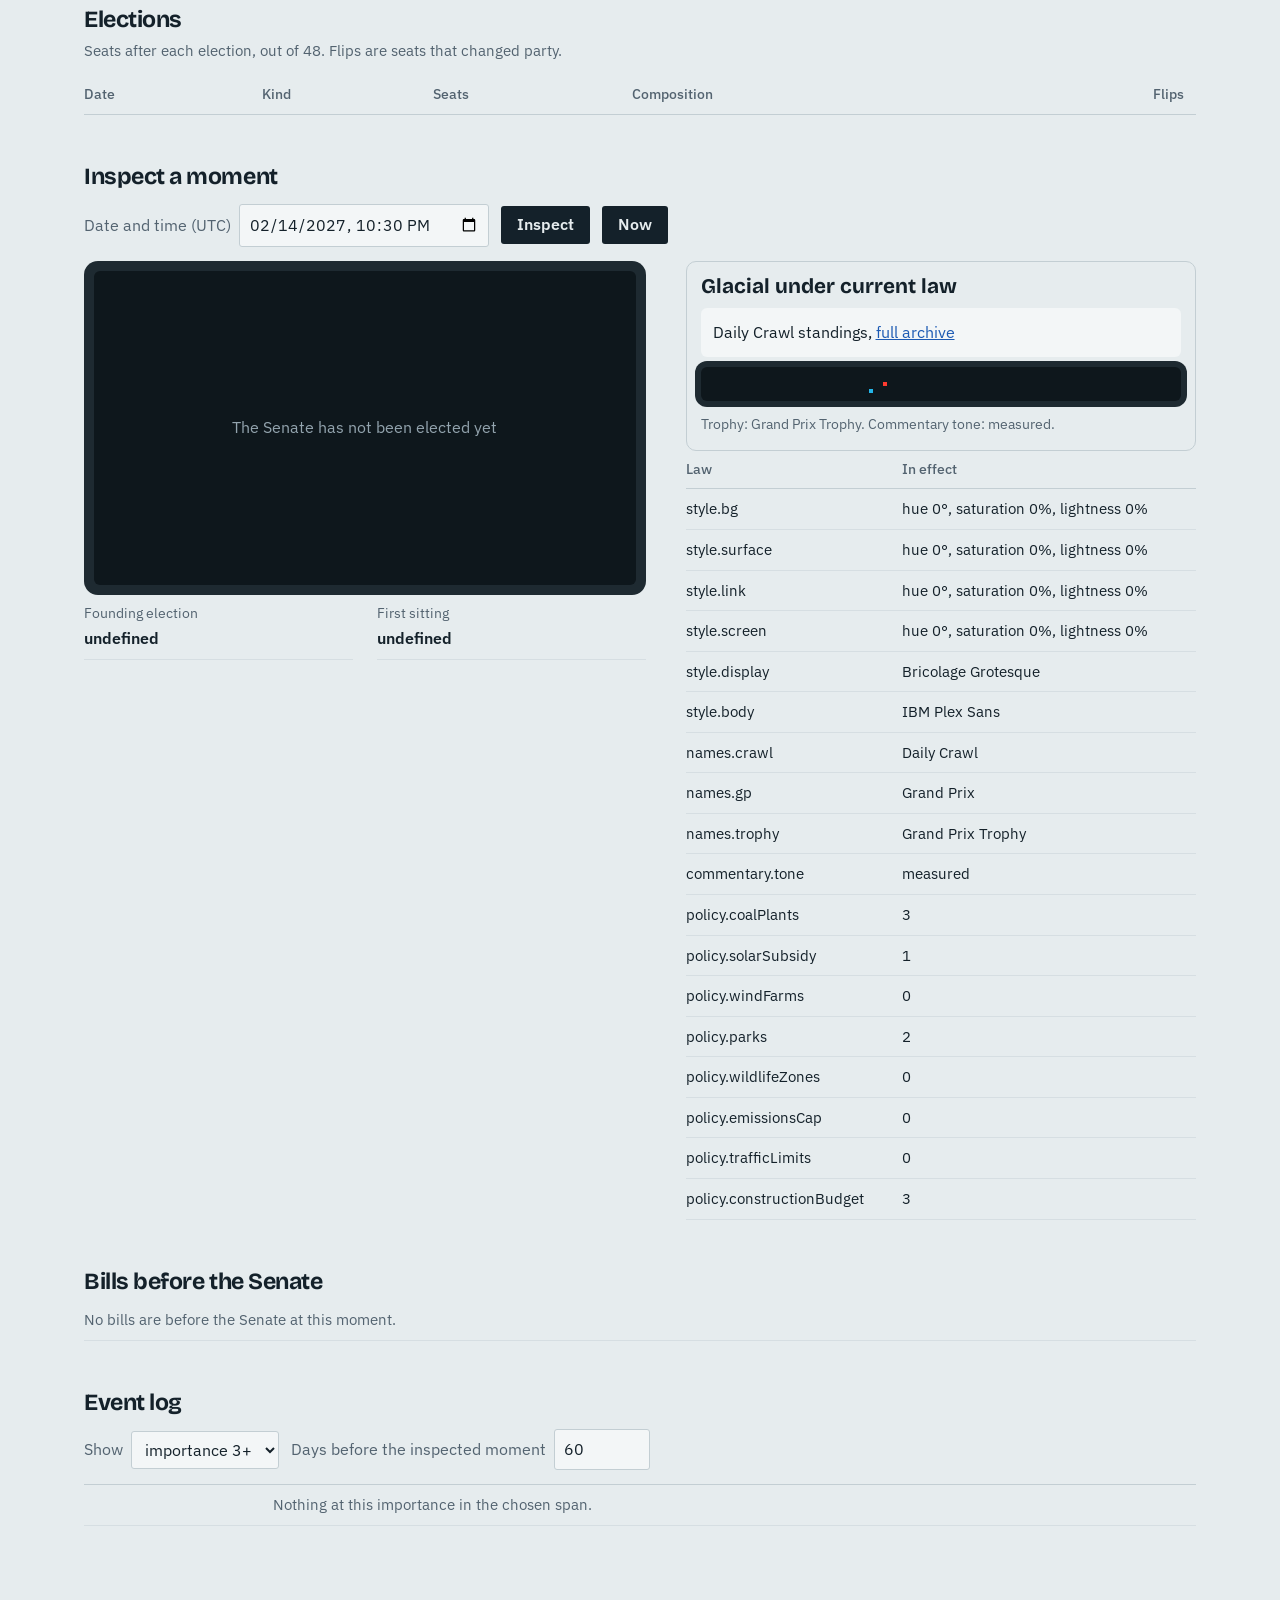
==== commit 4ca69c47: "Add files via upload" ====
--- a/test.html
+++ b/test.html
@@ -115,6 +115,7 @@
 <script src="https://dvexperiments.github.io/Glacial/js/pixels.js"></script>
 <script src="https://dvexperiments.github.io/Glacial/js/sim.js"></script>
 <script src="https://dvexperiments.github.io/Glacial/js/league.js"></script>
+<script src="https://dvexperiments.github.io/Weather/universe.js"></script>
 <script src="universe.js"></script>
 <script>
 (function () {
